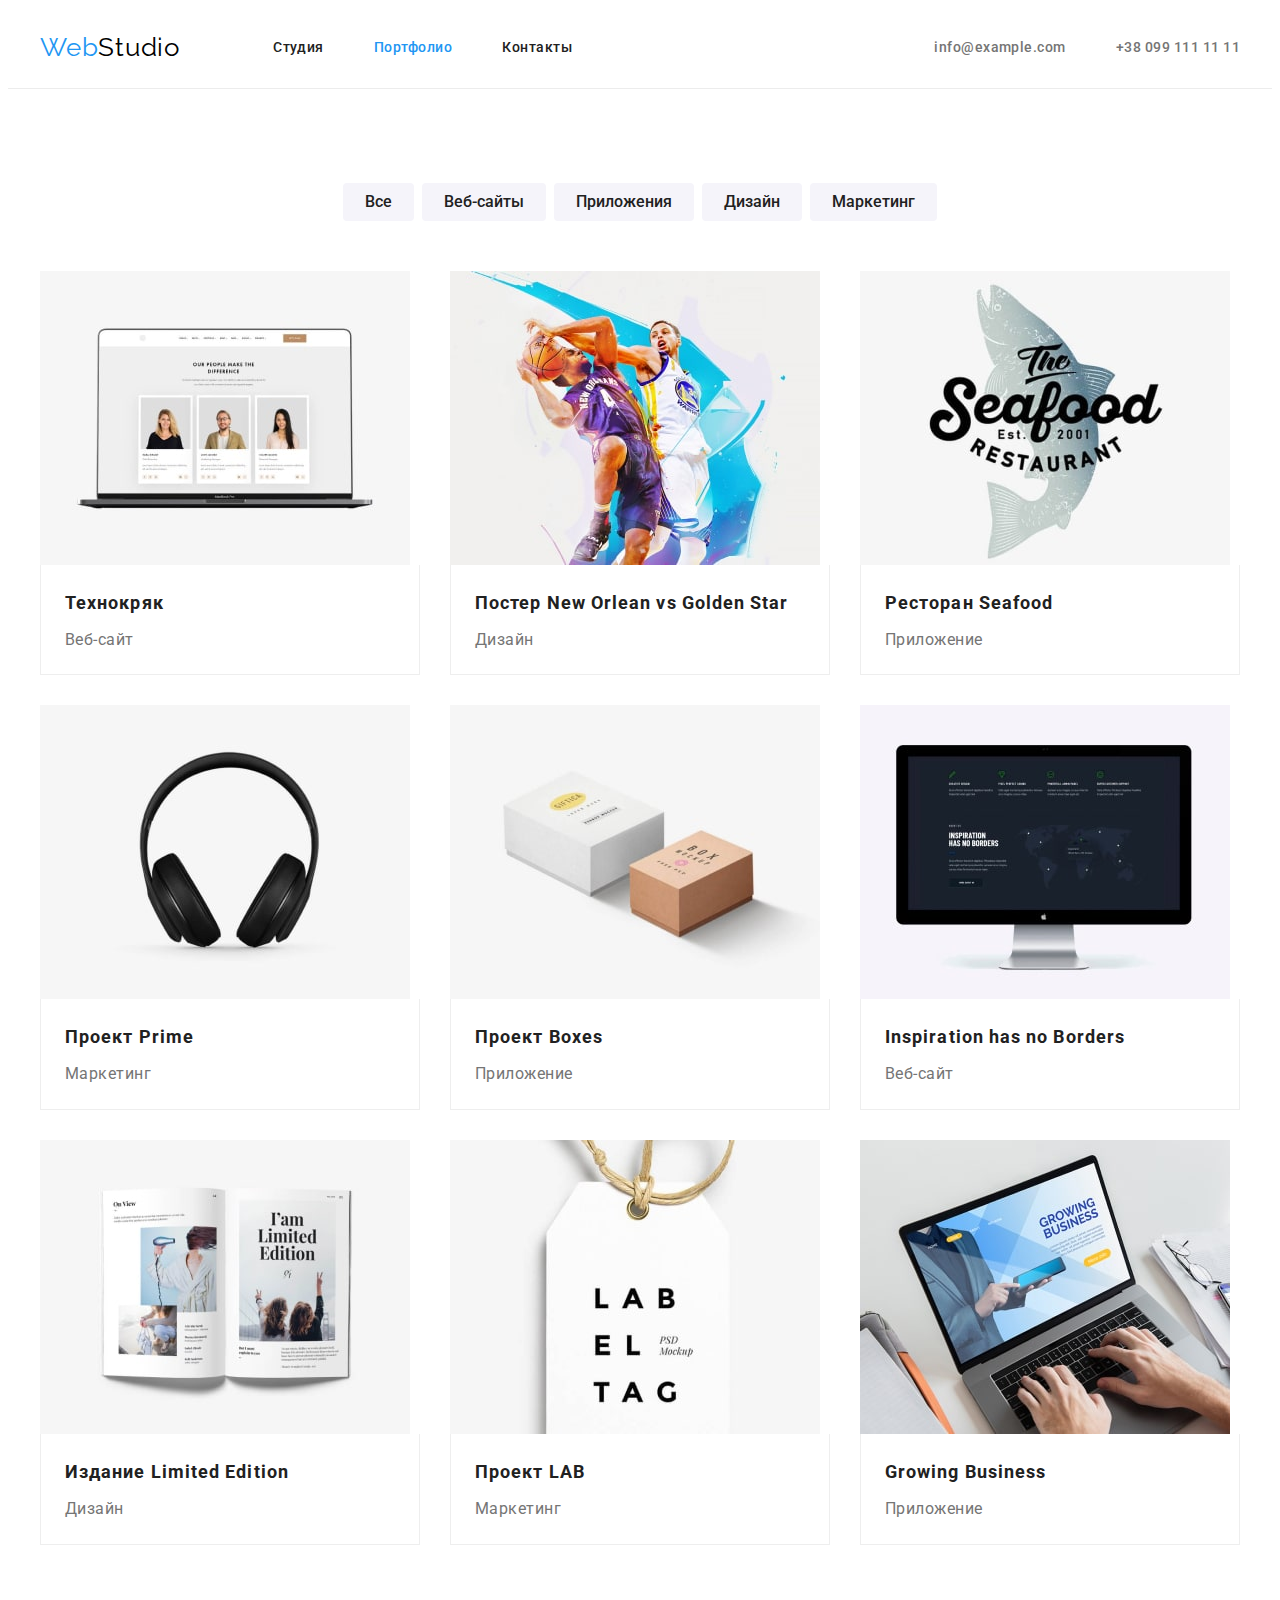
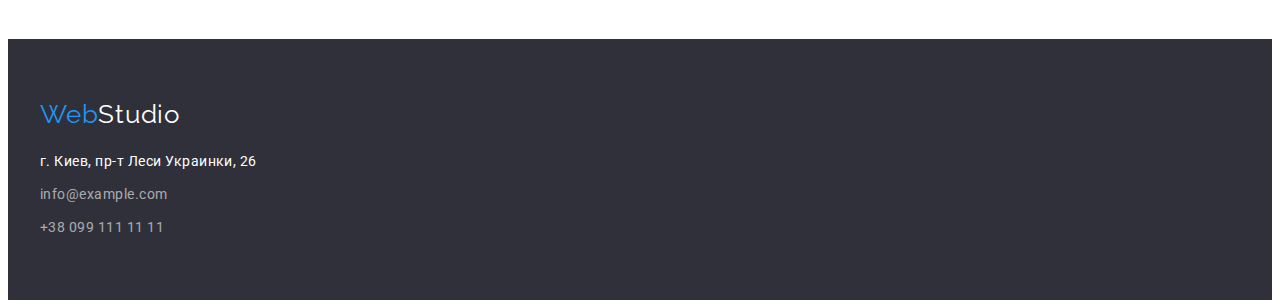
==== portfolio.html @ 1bb5c25a "Добавляет иконки и разметку" ====
<!DOCTYPE html>
<html lang="ru">
<head>
    <meta charset="UTF-8">
    <meta http-equiv="X-UA-Compatible" content="IE=edge">
    <meta name="viewport" content="width=device-width, initial-scale=1.0">
    <title>Portfolio</title>
    <link rel="preconnect" href="https://fonts.googleapis.com">
    <link rel="preconnect" href="https://fonts.gstatic.com" crossorigin>
    <link href="https://fonts.googleapis.com/css2?family=Raleway:wght@700&family=Roboto:wght@400;500;700;900&display=swap"
        rel="stylesheet">
        <link rel="stylesheet" href="https://cdnjs.cloudflare.com/ajax/libs/modern-normalize/1.1.0/modern-normalize.min.css"
            integrity="sha512-wpPYUAdjBVSE4KJnH1VR1HeZfpl1ub8YT/NKx4PuQ5NmX2tKuGu6U/JRp5y+Y8XG2tV+wKQpNHVUX03MfMFn9Q=="
            crossorigin="anonymous" referrerpolicy="no-referrer" />
    <link rel="stylesheet" href="./css/styles.css">
</head>
<body>
    
<!-- Шапка -->
<header class="header">
    <div class="container header-container">
        <nav class="header-nav">
            <a class="logo link" href="./index.html">Web<span class="logo-second">Studio</span> </a>

            <ul class="header-list list">
                <li class="header-item"><a class="header-link link" href="./index.html">Студия</a></li>
                <li class="header-item"><a class="header-link link current" href="./portfolio.html">Портфолио</a></li>
                <li class="header-item"><a class="header-link link" href="">Контакты</a></li>
            </ul>
        </nav>
        <div class="header-contacts">
            <ul class="header-list list">
                <li class="contacts list"><a class="contacts-link link"
                        href="mailto:info@example.com">info@example.com</a></li>
                <li class="contacts list"><a class="contacts-link link" href="tel:+380991111111">+38 099 111 11 11</a>
                </li>
            </ul>
        </div>
    </div>

</header>

<main>
    <h1 hidden>Наши роботы</h1>
<section class="menu-section">
<div class="container menu-container">
    <ul class="menu-list list">
        <li class="menu-item"><button type="button" class="menu-btn btn">Все</button></li>
        <li class="menu-item"><button type="button" class="menu-btn btn">Веб-сайты</button></li>
        <li class="menu-item"><button type="button" class="menu-btn btn">Приложения</button></li>
        <li class="menu-item"><button type="button" class="menu-btn btn">Дизайн</button></li>
        <li class="menu-item"><button type="button" class="menu-btn btn">Маркетинг</button></li>
    </ul>
</div>

<div class="container portfolio-container">
    <ul class="portfolio-list list">
        <li class="portfolio-item">
            <img src="./images/portfolio1.jpg" alt="Ноутбук" width="370">
           <div class="container-text">
            <h2 class="portfolio-title">Технокряк</h2>
            <p class="portfolio-text">Веб-сайт</p>
            </div>
        </li>
        <li class="portfolio-item">
            <img src="./images/portfolio2.jpg" alt="Баскетболисты" width="370">
            <div class="container-text">
            <h2 class="portfolio-title">Постер New Orlean vs Golden Star</h2>
            <p class="portfolio-text">Дизайн</p>
            </div>
        </li>
        <li class="portfolio-item">
            <img src="./images/portfolio3.jpg" alt="Логотип ресторана" width="370">
            <div class="container-text">
            <h2 class="portfolio-title">Ресторан Seafood</h2>
            <p class="portfolio-text">Приложение</p>
            </div>
        </li>
        <li class="portfolio-item">
            <img src="./images/portfolio4.jpg" alt="Наушники" width="370">
            <div class="container-text">
            <h2 class="portfolio-title">Проект Prime</h2>
            <p class="portfolio-text">Маркетинг</p>
            </div>
        </li>
        <li class="portfolio-item">
            <img src="./images/portfolio5.jpg" alt="Коробки" width="370">
            <div class="container-text">
            <h2 class="portfolio-title">Проект Boxes</h2>
            <p class="portfolio-text">Приложение</p>
            </div>
        </li>
        <li class="portfolio-item">
            <img src="./images/portfolio6.jpg" alt="IMac" width="370">
            <div class="container-text">
            <h2 class="portfolio-title">Inspiration has no Borders</h2>
            <p class="portfolio-text">Веб-сайт</p>
            </div>
        </li>
        <li class="portfolio-item">
            <img src="./images/portfolio7.jpg" alt="Журнал" width="370">
            <div class="container-text">
            <h2 class="portfolio-title">Издание Limited Edition</h2>
            <p class="portfolio-text">Дизайн</p>
            </div>
        </li>
        <li class="portfolio-item">
            <img src="./images/portfolio8.jpg" alt="Стикер" width="370">
            <div class="container-text">
            <h2 class="portfolio-title">Проект LAB</h2>
            <p class="portfolio-text">Маркетинг</p>
            </div>
        </li>
        <li class="portfolio-item">
            <img src="./images/portfolio9.jpg" alt="Ноутбук" width="370">
            <div class="container-text">
            <h2 class="portfolio-title">Growing Business</h2>
            <p class="portfolio-text">Приложение</p>
            </div>
        </li>
    
    
    </ul>
</div>

</section>
</main>

<!-- футер -->
<footer class="footer">
    <div class="container">
    <a class="logo link" href="">Web<span class="footer-logo">Studio</span> </a>
    <address class="address">
        <ul class="footer-list list">
            <li class="footer-item"><a class="footer-address link" href="">г. Киев, пр-т Леси Украинки, 26</a></li>
            <li class="footer-item"><a class="footer-contacts link" href="mailto:info@example.com">info@example.com</a>
            </li>
            <li class="footer-item"><a class="footer-contacts link" href="tel:+380991111111">+38 099 111 11 11</a></li>
        </ul>
    </address>
</div>
</footer>

</body>
</html>
---- css/styles.css ----
:root {
  --primary-title-color: #212121;
  --primary-text-color: #757575;
  --secondary-text-colof: #ffffff;
  --primary-backgroud-color: #ffffff;
  --secondary-background-color: #f5f4fa;
  --third-background-color: #2f303a;
  --accent-color: #2196f3;
}

h1,
h2,
h3,
h4,
h5,
h6,
p {
  margin: 0;
}

ul {
  margin: 0;
  padding-left: 0;
}

img {
  display: block;
  max-width: 100%;
  height: auto;
}

body {
  font-family: Roboto, sans-serif;
  letter-spacing: 0.03em;

  background-color: var(--primary-backgroud-color);
  color: var(--primary-title-color);
}

.header {
  border-bottom: 1px solid rgba(236, 236, 236, 1);
}

.primary-title {
  font-weight: 700;
  font-size: 36px;
  line-height: 1.2;
  text-align: center;
}

.list {
  padding: 0;
  margin: 0;
  list-style: none;
}

.link {
  text-decoration: none;
}

.btn {
  cursor: pointer;
  text-decoration: none;
  font-family: inherit;
  border-radius: 4px;
}

img {
  display: block;
  max-width: 100%;
}

.visually-hidden {
  position: absolute;
  width: 1px;
  height: 1px;
  margin: -1px;
  padding: 0;
  overflow: hidden;
  border: 0;
  clip: rect(0 0 0 0);
}

.container {
  width: 1200px;
  margin: 0 auto;
  padding-left: 15px;
  padding-right: 15px;
}

.section {
  padding-top: 94px;
  padding-bottom: 94px;
}

/* -----HEADER------ */

.header-container {
  display: flex;
  align-items: center;
}

.logo {
  font-family: Raleway, sans-serif;
  font-size: 26px;
  line-height: 1.2;
  letter-spacing: 0.03em;
  color: var(--accent-color);
}
.logo:hover,
.logo:focus {
  color: var(--accent-color);
}

.logo-second {
  color: #000000;
}
.logo-second:hover,
.logo-second:focus {
  color: var(--accent-color);
}

.header-nav {
  display: flex;
  align-items: center;
}

.header-list {
  display: flex;
  align-items: center;
  margin-left: 93px;
  padding-left: 0px;
}

.header-list .link {
  display: flex;
  align-items: center;
  padding-top: 32px;
  padding-bottom: 32px;
}

.header-item:not(:last-child) {
  margin-right: 50px;
}

.header-link {
  font-weight: 500;
  font-size: 14px;
  line-height: 1.14;
  color: var(--primary-title-color);
}

.header-list .current {
  color: var(--accent-color);
}

.header-link:hover,
.header-link:focus {
  color: var(--accent-color);
}

.header-contacts {
  margin-left: auto;
}

.contacts:not(:last-child) {
  margin-right: 50px;
}

.contacts-link {
  font-weight: 500;
  font-size: 14px;
  line-height: 1.14;
  color: var(--primary-text-color);
}
.contacts-link:hover,
.contacts-link:focus {
  color: var(--accent-color);
}

.contacts-icon {
  fill: currentColor;
  margin-right: 10px;
}

/* ----Hero-----*/

.hero-section {
  display: flex;

  background-color: #2f303a;
  padding: 200px 0;
  background-image: url(../images/Img.png);
  background-repeat: no-repeat;
  background-position: center;
  background-size: cover;
}

/* .hero-container {
  flex-grow: 1;
  max-width: 1600px;

  background-repeat: no-repeat;
  background-position: center;
  background-size: cover;
} */

.hero-title {
  margin: 0 auto;
  max-width: 695px;
  margin-bottom: 30px;
  font-weight: 900;
  font-size: 44px;
  line-height: 1.36;
  letter-spacing: 0.06em;
  text-transform: uppercase;
  text-align: center;

  color: var(--secondary-text-colof);
}

.hero-btn {
  display: block;
  margin: 0 auto;
  width: 200px;
  height: 50px;
  font-weight: 700;
  font-size: 16px;
  line-height: 1.87;
  letter-spacing: 0.06em;

  color: var(--secondary-text-colof);
  background-color: var(--accent-color);
}

/* -------Benefits---------- */

.benefits-section {
  padding-bottom: 0;
}

.benefits-container {
  display: flex;
  flex-wrap: wrap;
}

.benefits-list {
  display: flex;
  align-items: center;
  margin-left: -30px;
}

.benefits-item {
  flex-basis: calc(100% / 4 - 30px);
  margin-left: 30px;
}

.benefits-title {
  font-weight: 700;
  font-size: 14px;
  line-height: 1.14;
  text-transform: uppercase;
}

.benefits-text {
  margin-top: 10px;
  font-weight: 400;
  font-size: 14px;
  line-height: 1.71;
  color: var(--primary-text-color);
}

/* -----Work------- */

.work-list {
  display: flex;
  margin-top: 50px;
  margin-left: -30px;
}

.work-item {
  flex-basis: calc(100% / 3 - 30px);
  margin-left: 30px;
}

/* ------Team------- */

.team-bgc {
  background-color: var(--secondary-background-color);
}

.team-list {
  display: flex;
  flex-wrap: wrap;
  margin-top: 50px;
  margin-left: -30px;
}

.team-item {
  flex-basis: calc(100% / 4 - 30px);
  margin-left: 30px;

  background: var(--primary-backgroud-color);

  box-shadow: 0px 1px 3px rgba(0, 0, 0, 0.12), 0px 1px 1px rgba(0, 0, 0, 0.14),
    0px 2px 1px rgba(0, 0, 0, 0.2);
  border-radius: 0px 0px 4px 4px;
}

.team-content {
  padding: 30px;
}

.team-title {
  font-weight: 500;
  font-size: 16px;
  line-height: 1.18;
  text-align: center;

  color: var(--primary-title-color);
}

.team-text {
  margin-top: 10px;
  font-size: 16px;
  line-height: 1.18;
  text-align: center;

  color: var(--primary-text-color);
}

.social-list {
  display: flex;
  justify-content: center;
  margin-top: 16px;
}

.social-item {
  width: 44px;
  height: 44px;
}

.social-item + .social-item {
  margin-left: 10px;
}

.social-link {
  display: flex;
  align-items: center;
  justify-content: center;
  width: 100%;
  height: 100%;
}

.social-link:hover,
.social-link:focus {
  background-color: var(--accent-color);
  border-radius: 50%;
}

.social-link:hover .social-icon,
.social-link:focus .social-icon {
  fill: #ffffff;
}

.social-icon {
  fill: rgba(175, 177, 184, 1);
}

/* ------Footer------- */

.footer {
  padding: 60px 0px 60px;

  background-color: var(--third-background-color);
}

.footer-container {
}

.footer-logo {
  color: var(--secondary-text-colof);
}
.footer-logo:hover,
.footer-logo:focus {
  color: var(--accent-color);
}

.address {
  font-style: normal;
}

.footer-list {
  margin-top: 20px;
}

.footer-item:nth-child(n + 2) {
  margin-top: 9px;
}

.footer-address {
  font-size: 14px;
  line-height: 1.71;

  color: var(--secondary-text-colof);
}

.footer-contacts {
  font-size: 14px;
  line-height: 1.71;

  color: rgba(255, 255, 255, 0.6);
}

.footer-address:hover,
.footer-address:focus {
  color: var(--accent-color);
}

.footer-contacts:hover,
.footer-contacts:focus {
  color: var(--accent-color);
}

.footer-right {
  width: 206px;
  height: 80px;
}

.footer-right-title {
  font-weight: 700;
  font-size: 14px;
  line-height: 1.14;
  letter-spacing: 0.03em;
  text-transform: uppercase;
  color: #ffffff;
}

.footer-social {
  display: flex;
  justify-content: center;
  margin-top: 20px;
}

.footer-social-link {
  width: 100%;
  height: 100%;
  display: flex;
  justify-content: center;
  align-items: center;
  border-radius: 50%;
  background-color: rgba(255, 255, 255, 0.1);
}

.footer-social-link:hover,
.footer-social-link:focus {
  background-color: var(--accent-color);
}

.footer-social-item {
  width: 44px;
  height: 44px;
}

.footer-social-item + .footer-social-item {
  margin-left: 10px;
}

.footer-social-icon {
  fill: #ffffff;
}

/* --------Portfolio-------- */

.menu-section {
  padding-top: 94px;
  padding-bottom: 94px;
}

.menu-list {
  display: flex;
  justify-content: center;
  margin-bottom: 50px;
  margin-left: -8px;
}

.menu-item {
  margin-left: 8px;
}

.menu-btn {
  padding: 6px 22px;
  font-weight: 500;
  border: none;
  font-size: 16px;
  line-height: 1.6;
  text-align: center;
  color: var(--primary-title-color);
  background-color: var(--secondary-background-color);
}

.menu-btn:hover,
.menu-btn:focus {
  color: var(--secondary-text-colof);
  background-color: var(--accent-color);
  box-shadow: 0px 3px 1px rgba(0, 0, 0, 0.1), 0px 1px 2px rgba(0, 0, 0, 0.08),
    0px 2px 2px rgba(0, 0, 0, 0.12);
}

.portfolio-list {
  display: flex;
  flex-wrap: wrap;
  margin-left: -30px;
  margin-top: -30px;
}

.portfolio-item {
  flex-basis: calc(100% / 3 - 30px);
  margin-left: 30px;
  margin-top: 30px;
}

.portfolio-item:hover,
.portfolio-item:focus {
  box-shadow: 0px 1px 1px rgba(0, 0, 0, 0.12), 0px 4px 4px rgba(0, 0, 0, 0.06),
    1px 4px 6px rgba(0, 0, 0, 0.16);
}

.container-text {
  padding: 20px 24px;
  border: 1px solid #eeeeee;
  border-top: none;
}

.portfolio-title {
  font-weight: 700;
  font-size: 18px;
  line-height: 2;
  letter-spacing: 0.06em;
  color: var(--primary-title-color);
}

.portfolio-text {
  margin-top: 4px;
  font-size: 16px;
  line-height: 1.87;
  color: var(--primary-text-color);
}
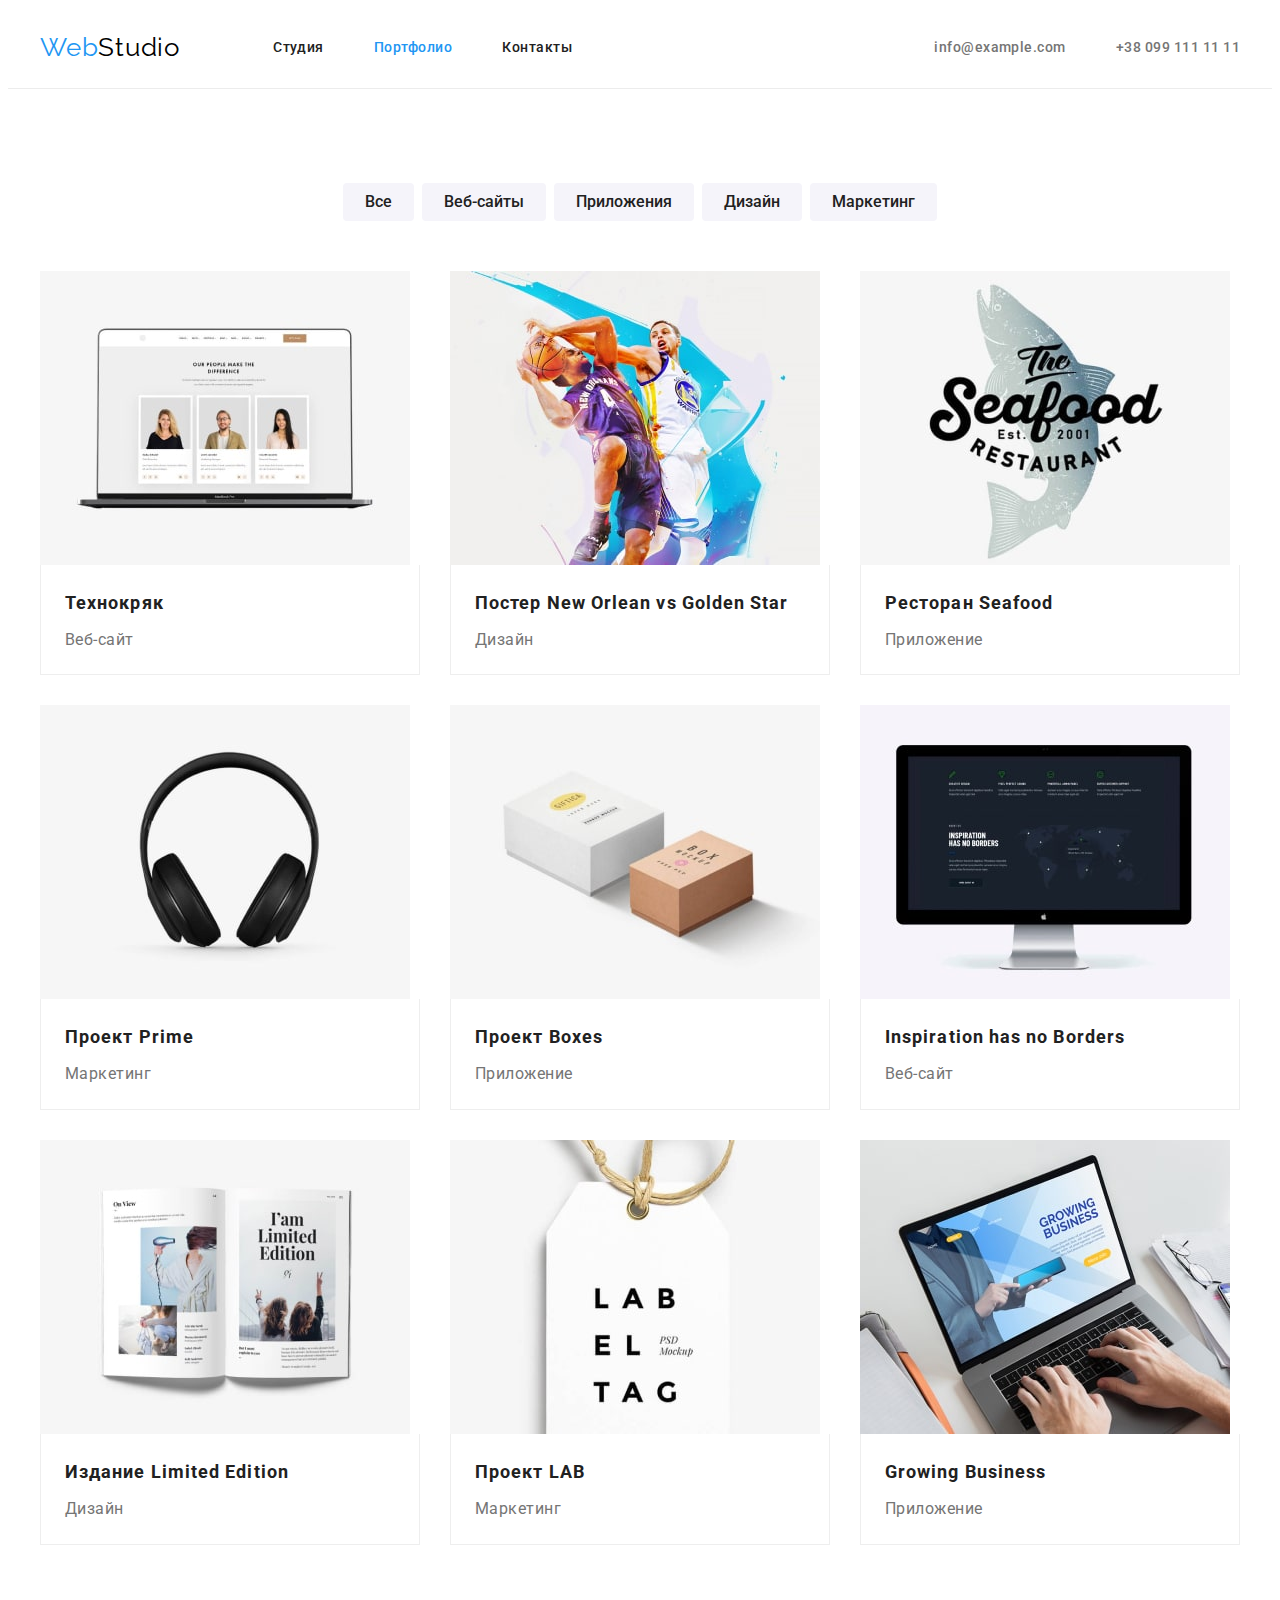
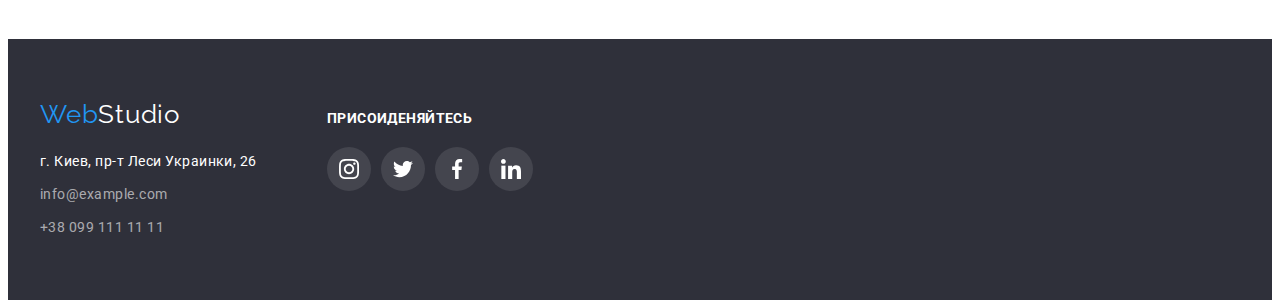
==== commit 7824f545: "Редактирует разметку" ====
--- a/portfolio.html
+++ b/portfolio.html
@@ -56,67 +56,85 @@
 <div class="container portfolio-container">
     <ul class="portfolio-list list">
         <li class="portfolio-item">
+           <a href="" class="portfolio-link link">
             <img src="./images/portfolio1.jpg" alt="Ноутбук" width="370">
            <div class="container-text">
             <h2 class="portfolio-title">Технокряк</h2>
             <p class="portfolio-text">Веб-сайт</p>
             </div>
+            </a>
         </li>
         <li class="portfolio-item">
+            <a href="" class="portfolio-link link">
             <img src="./images/portfolio2.jpg" alt="Баскетболисты" width="370">
             <div class="container-text">
             <h2 class="portfolio-title">Постер New Orlean vs Golden Star</h2>
             <p class="portfolio-text">Дизайн</p>
             </div>
+            </a>
         </li>
         <li class="portfolio-item">
+            <a href="" class="portfolio-link link">
             <img src="./images/portfolio3.jpg" alt="Логотип ресторана" width="370">
             <div class="container-text">
             <h2 class="portfolio-title">Ресторан Seafood</h2>
             <p class="portfolio-text">Приложение</p>
             </div>
+            </a>
         </li>
         <li class="portfolio-item">
+            <a href="" class="portfolio-link link">
             <img src="./images/portfolio4.jpg" alt="Наушники" width="370">
             <div class="container-text">
             <h2 class="portfolio-title">Проект Prime</h2>
             <p class="portfolio-text">Маркетинг</p>
             </div>
+            </a>
         </li>
         <li class="portfolio-item">
+            <a href="" class="portfolio-link link">
             <img src="./images/portfolio5.jpg" alt="Коробки" width="370">
             <div class="container-text">
             <h2 class="portfolio-title">Проект Boxes</h2>
             <p class="portfolio-text">Приложение</p>
             </div>
+            </a>
         </li>
         <li class="portfolio-item">
+            <a href="" class="portfolio-link link">
             <img src="./images/portfolio6.jpg" alt="IMac" width="370">
             <div class="container-text">
             <h2 class="portfolio-title">Inspiration has no Borders</h2>
             <p class="portfolio-text">Веб-сайт</p>
             </div>
+            </a>
         </li>
         <li class="portfolio-item">
+            <a href="" class="portfolio-link link">
             <img src="./images/portfolio7.jpg" alt="Журнал" width="370">
             <div class="container-text">
             <h2 class="portfolio-title">Издание Limited Edition</h2>
             <p class="portfolio-text">Дизайн</p>
             </div>
+            </a>
         </li>
         <li class="portfolio-item">
+            <a href="" class="portfolio-link link">
             <img src="./images/portfolio8.jpg" alt="Стикер" width="370">
             <div class="container-text">
             <h2 class="portfolio-title">Проект LAB</h2>
             <p class="portfolio-text">Маркетинг</p>
             </div>
+            </a>
         </li>
         <li class="portfolio-item">
+            <a href="" class="portfolio-link link">
             <img src="./images/portfolio9.jpg" alt="Ноутбук" width="370">
             <div class="container-text">
             <h2 class="portfolio-title">Growing Business</h2>
             <p class="portfolio-text">Приложение</p>
             </div>
+            </a>
         </li>
     
     
@@ -128,17 +146,50 @@
 
 <!-- футер -->
 <footer class="footer">
-    <div class="container">
-    <a class="logo link" href="">Web<span class="footer-logo">Studio</span> </a>
-    <address class="address">
-        <ul class="footer-list list">
-            <li class="footer-item"><a class="footer-address link" href="">г. Киев, пр-т Леси Украинки, 26</a></li>
-            <li class="footer-item"><a class="footer-contacts link" href="mailto:info@example.com">info@example.com</a>
-            </li>
-            <li class="footer-item"><a class="footer-contacts link" href="tel:+380991111111">+38 099 111 11 11</a></li>
-        </ul>
-    </address>
-</div>
+    <div class="footer-container container">
+        <div>
+            <a class="logo link" href="./index.html">Web<span class="footer-logo">Studio</span> </a>
+            <address class="address">
+                <ul class="footer-list list">
+                    <li class="footer-item"><a class="footer-address link" href="">г. Киев, пр-т Леси Украинки, 26</a>
+                    </li>
+                    <li class="footer-item"><a class="footer-contacts link"
+                            href="mailto:info@example.com">info@example.com</a></li>
+                    <li class="footer-item"><a class="footer-contacts link" href="tel:+380991111111">+38 099 111 11
+                            11</a></li>
+                </ul>
+            </address>
+        </div>
+        <div class="footer-right">
+            <h2 class="footer-right-title">Присоиденяйтесь</h2>
+            <ul class="footer-social list">
+                <li class="footer-social-item"> <a href="" class="footer-social-link link">
+                        <svg class="footer-social-icon" width="20" height="20">
+                            <use href="./images/sprite.svg#icon-instagram-2"></use>
+                        </svg>
+                    </a>
+                </li>
+                <li class="footer-social-item"> <a href="" class="footer-social-link link">
+                        <svg class="footer-social-icon" width="20" height="20">
+                            <use href="./images/sprite.svg#icon-twitter-1"></use>
+                        </svg>
+                    </a>
+                </li>
+                <li class="footer-social-item"> <a href="" class="footer-social-link link">
+                        <svg class="footer-social-icon" width="20" height="20">
+                            <use href="./images/sprite.svg#icon-facebook-1"></use>
+                        </svg>
+                    </a>
+                </li>
+                <li class="footer-social-item"> <a href="" class="footer-social-link link">
+                        <svg class="footer-social-icon" width="20" height="20">
+                            <use href="./images/sprite.svg#icon-linkedin-1"></use>
+                        </svg>
+                    </a>
+                </li>
+                </ul>
+        </div>
+    </div>
 </footer>
 
 </body>
--- a/css/styles.css
+++ b/css/styles.css
@@ -186,24 +186,20 @@
 /* ----Hero-----*/
 
 .hero-section {
-  display: flex;
-
   background-color: #2f303a;
   padding: 200px 0;
-  background-image: url(../images/Img.png);
+  background-image: linear-gradient(
+      rgba(47, 48, 58, 0.4),
+      rgba(47, 48, 58, 0.4)
+    ),
+    url(../images/Img.png);
   background-repeat: no-repeat;
   background-position: center;
   background-size: cover;
-}
-
-/* .hero-container {
-  flex-grow: 1;
   max-width: 1600px;
-
-  background-repeat: no-repeat;
-  background-position: center;
-  background-size: cover;
-} */
+  margin-left: auto;
+  margin-right: auto;
+}
 
 .hero-title {
   margin: 0 auto;
@@ -255,6 +251,17 @@
   margin-left: 30px;
 }
 
+.benefits-icon {
+  padding-left: 100px;
+  padding-top: 25px;
+  margin-bottom: 30px;
+  display: block;
+  width: 270px;
+  height: 120px;
+  border-radius: 4px;
+  background-color: var(--secondary-background-color);
+}
+
 .benefits-title {
   font-weight: 700;
   font-size: 14px;
@@ -367,6 +374,43 @@
   fill: rgba(175, 177, 184, 1);
 }
 
+/* -------Clients----- */
+
+.clients-title {
+  font-weight: bold;
+  font-size: 36px;
+  line-height: calc(42 / 36);
+  text-align: center;
+}
+
+.clients-list {
+  display: flex;
+  justify-content: center;
+  align-items: center;
+  margin-top: 50px;
+}
+
+.clients-item {
+  width: 170px;
+  height: 92px;
+  border: 1px solid rgba(175, 177, 184, 1);
+  border-radius: 4px;
+}
+
+.clients-item + .clients-item {
+  margin-left: 30px;
+}
+
+.clients-icon {
+  width: 100%;
+  height: 100%;
+  fill: #afb1b8;
+}
+
+.clients-icon:hover {
+  fill: var(--accent-color);
+}
+
 /* ------Footer------- */
 
 .footer {
@@ -376,6 +420,7 @@
 }
 
 .footer-container {
+  display: flex;
 }
 
 .footer-logo {
@@ -425,6 +470,8 @@
 .footer-right {
   width: 206px;
   height: 80px;
+  padding-top: 12px;
+  margin-left: 70px;
 }
 
 .footer-right-title {
@@ -520,8 +567,12 @@
   margin-top: 30px;
 }
 
-.portfolio-item:hover,
-.portfolio-item:focus {
+.portfolio-link {
+  display: block;
+}
+
+.portfolio-link:hover,
+.portfolio-link:focus {
   box-shadow: 0px 1px 1px rgba(0, 0, 0, 0.12), 0px 4px 4px rgba(0, 0, 0, 0.06),
     1px 4px 6px rgba(0, 0, 0, 0.16);
 }
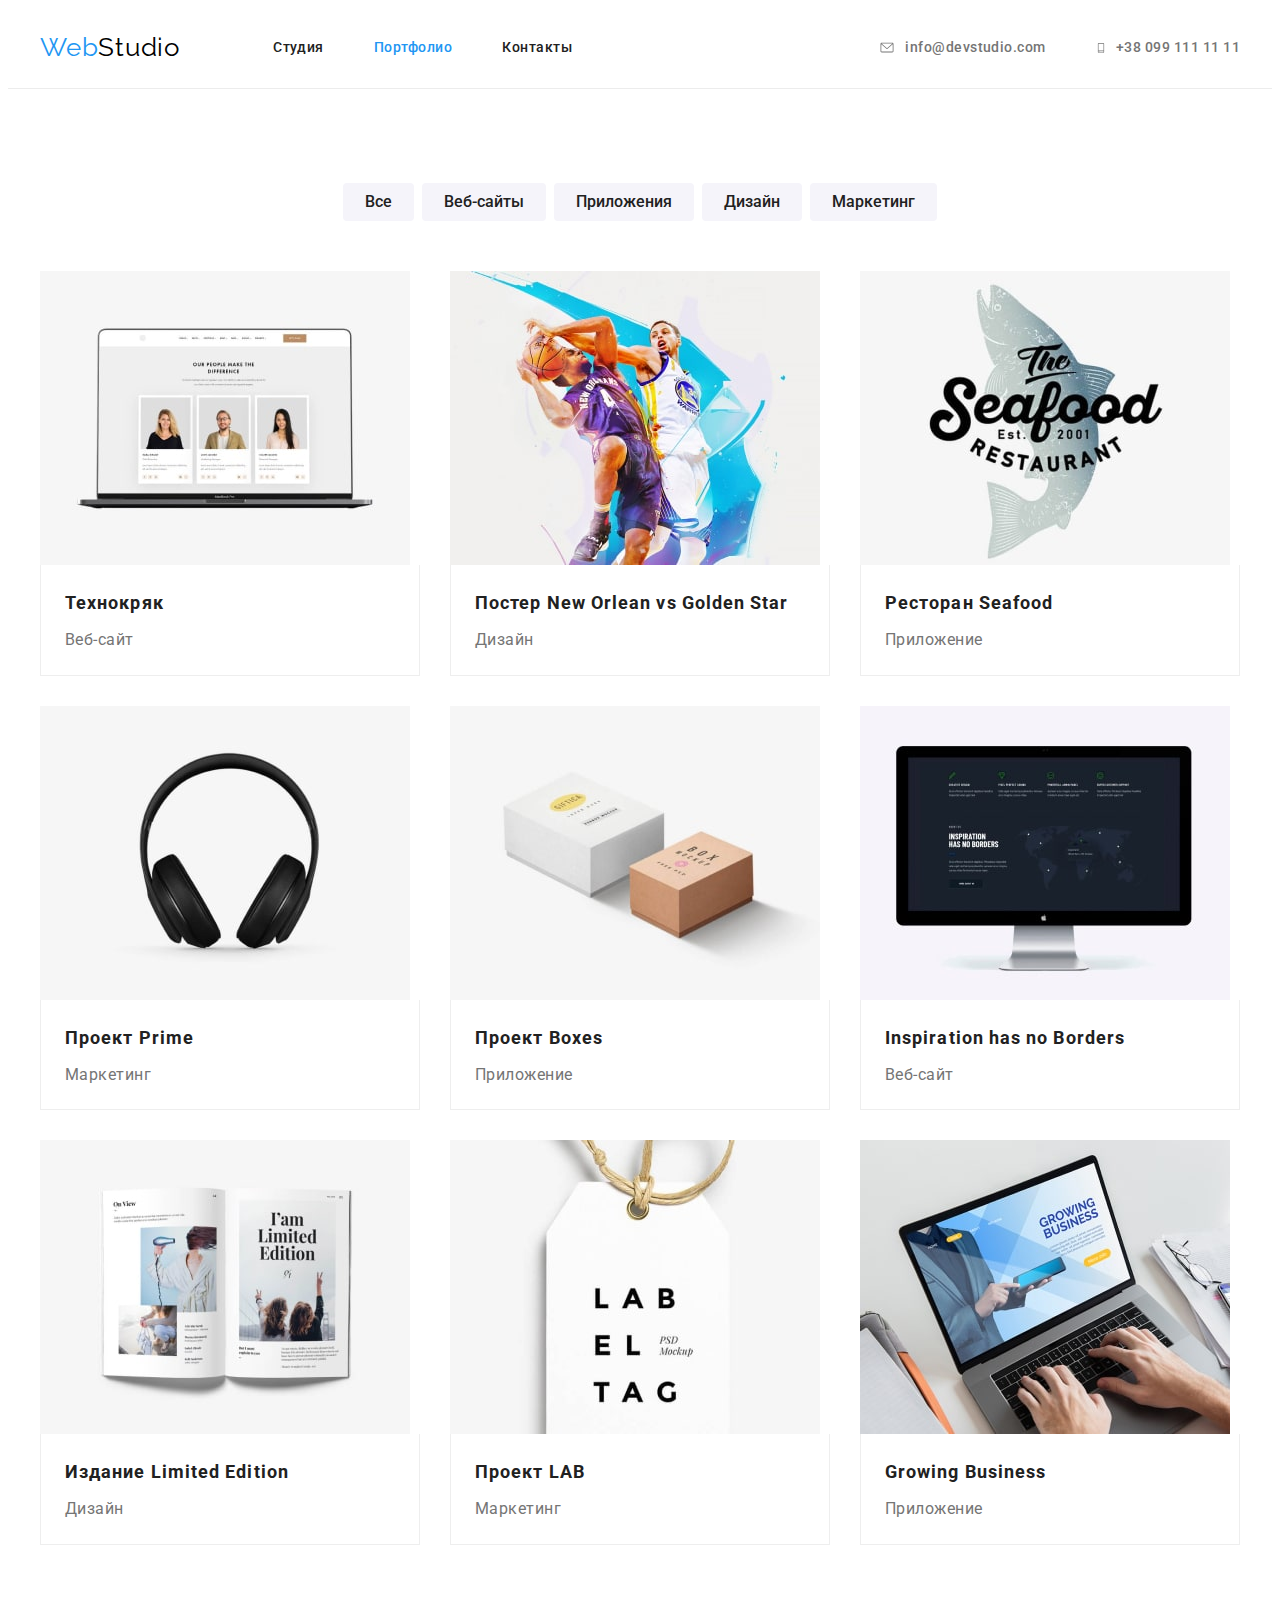
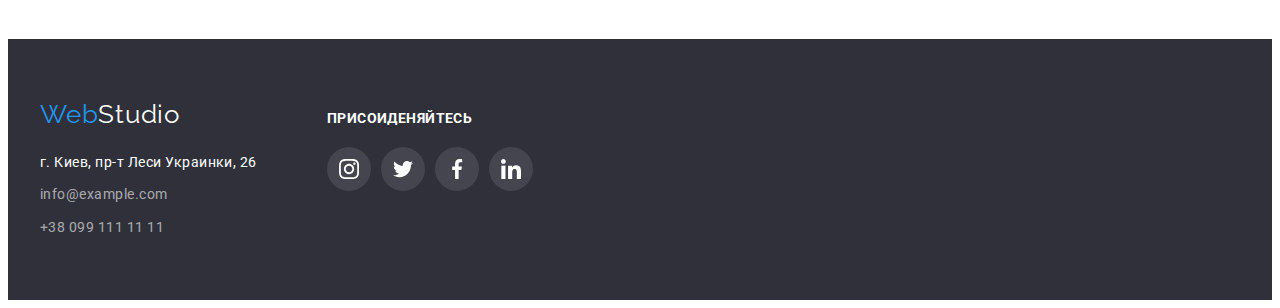
==== commit 66ddcae1: "Редактирует портфолио" ====
--- a/portfolio.html
+++ b/portfolio.html
@@ -30,10 +30,14 @@
         </nav>
         <div class="header-contacts">
             <ul class="header-list list">
-                <li class="contacts list"><a class="contacts-link link"
-                        href="mailto:info@example.com">info@example.com</a></li>
-                <li class="contacts list"><a class="contacts-link link" href="tel:+380991111111">+38 099 111 11 11</a>
-                </li>
+                <li class="contacts list"><a class="contacts-link link" href="mailto:info@example.com">
+                        <svg class="contacts-icon" width="16" height="13">
+                            <use href="./images/sprite.svg#icon-envelope"> </use>
+                        </svg> info@devstudio.com</a></li>
+                <li class="contacts list"><a class="contacts-link link" href="tel:+380991111111">
+                        <svg class="contacts-icon" width="10" height="16">
+                            <use href="./images/sprite.svg#icon-smartphone"></use>
+                        </svg> +38 099 111 11 11</a></li>
             </ul>
         </div>
     </div>
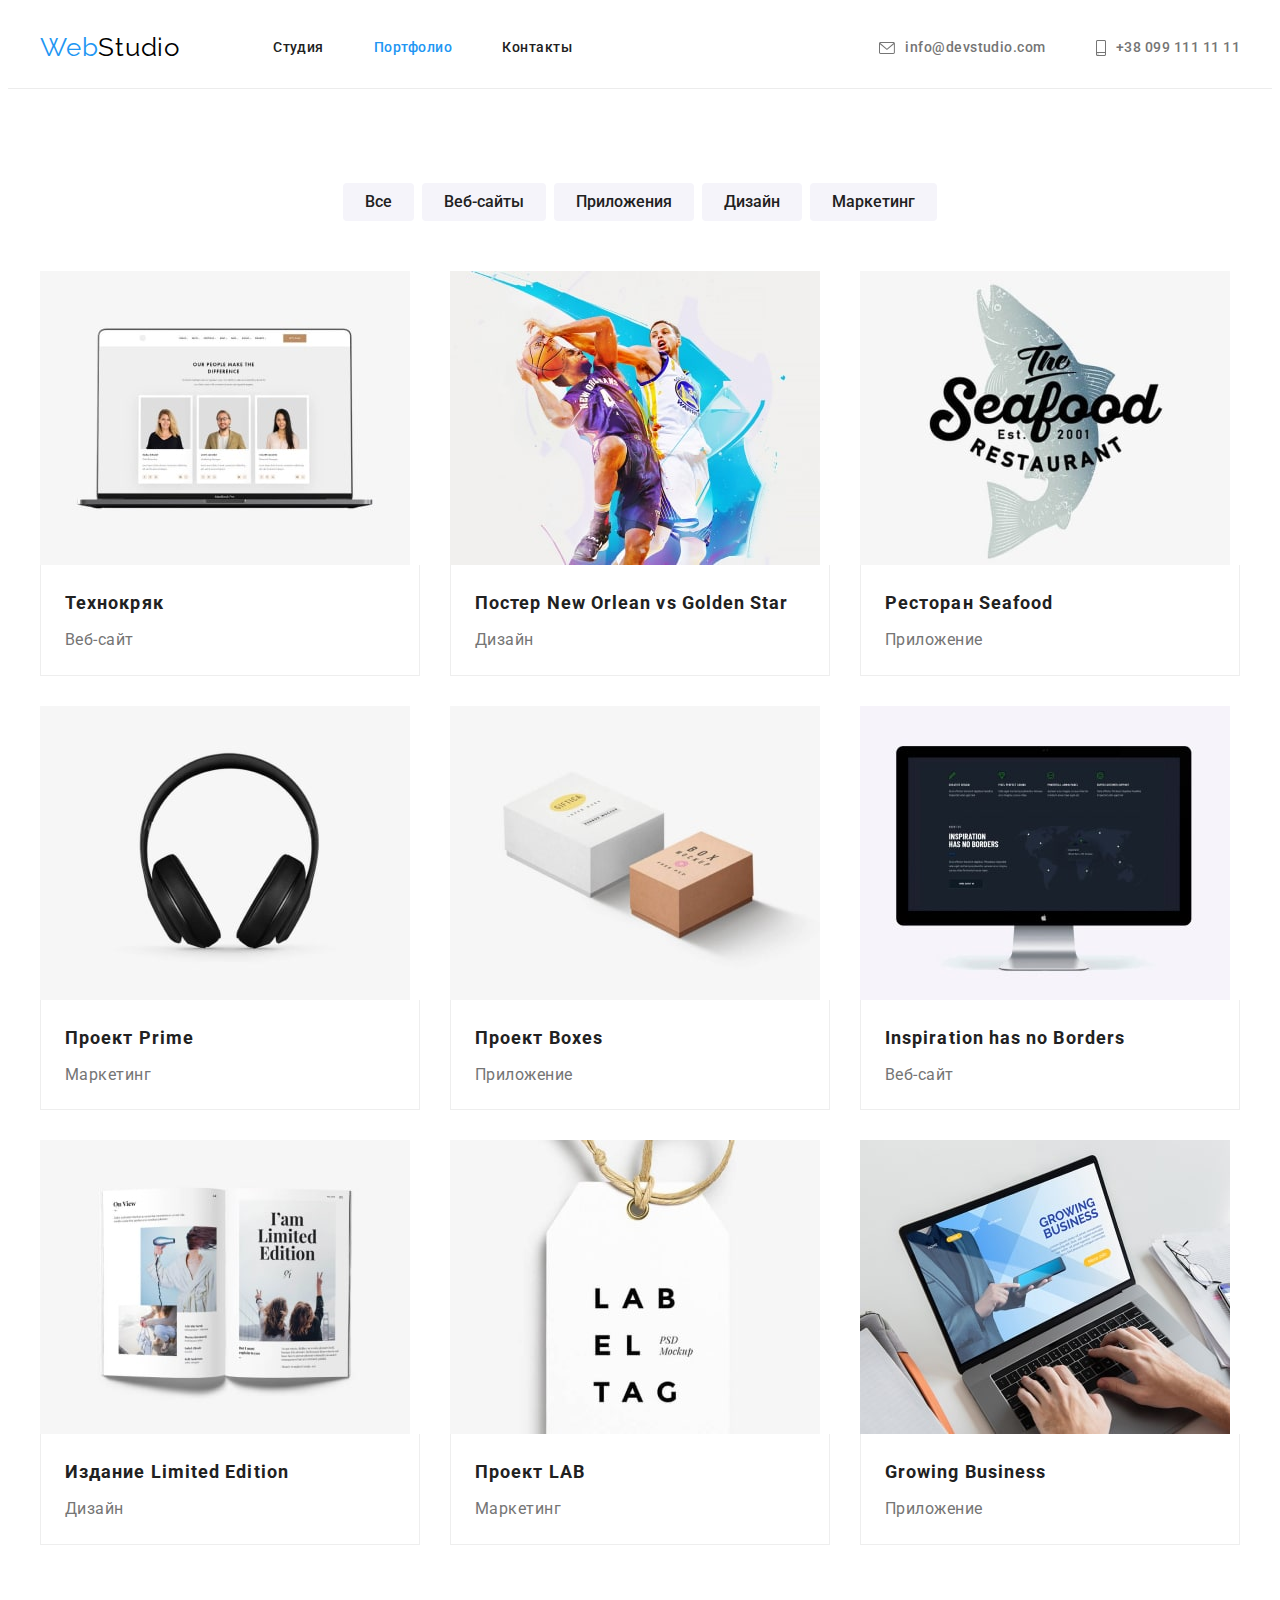
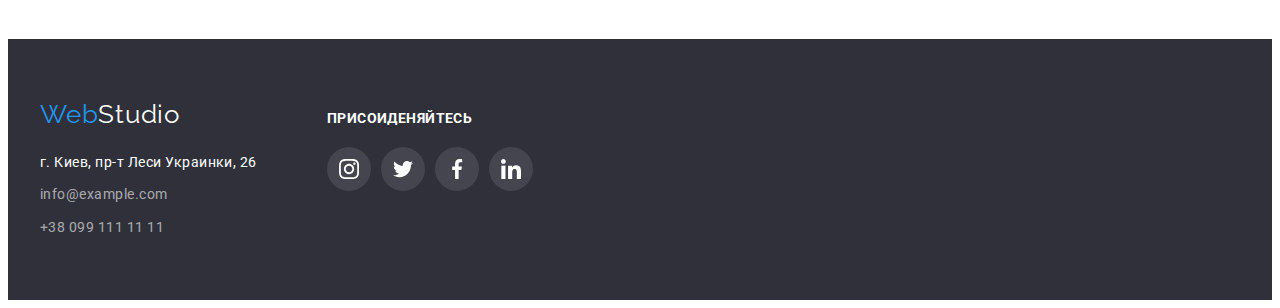
==== commit a24aeeef: "Редактирует разметку" ====
--- a/portfolio.html
+++ b/portfolio.html
@@ -31,7 +31,7 @@
         <div class="header-contacts">
             <ul class="header-list list">
                 <li class="contacts list"><a class="contacts-link link" href="mailto:info@example.com">
-                        <svg class="contacts-icon" width="16" height="13">
+                        <svg class="contacts-icon" width="16" height="12">
                             <use href="./images/sprite.svg#icon-envelope"> </use>
                         </svg> info@devstudio.com</a></li>
                 <li class="contacts list"><a class="contacts-link link" href="tel:+380991111111">
--- a/css/styles.css
+++ b/css/styles.css
@@ -251,18 +251,23 @@
   margin-left: 30px;
 }
 
-.benefits-icon {
-  padding-left: 100px;
-  padding-top: 25px;
-  margin-bottom: 30px;
-  display: block;
+.benefits-logo {
   width: 270px;
   height: 120px;
+  display: flex;
+  justify-content: center;
+  align-items: center;
+  background-color: var(--secondary-background-color);
   border-radius: 4px;
-  background-color: var(--secondary-background-color);
+}
+
+.benefits-icon {
+  width: 70px;
+  height: 70px;
 }
 
 .benefits-title {
+  margin-top: 30px;
   font-weight: 700;
   font-size: 14px;
   line-height: 1.14;
@@ -390,25 +395,38 @@
   margin-top: 50px;
 }
 
-.clients-item {
+/* .clients-item:hover,
+.clients-item:focus {
+  border: 1px solid var(--accent-color);
+} */
+
+.clients-item + .clients-item {
+  margin-left: 30px;
+}
+
+.clients-link {
+  display: flex;
+  justify-content: center;
+  align-items: center;
   width: 170px;
   height: 92px;
   border: 1px solid rgba(175, 177, 184, 1);
   border-radius: 4px;
 }
-
-.clients-item + .clients-item {
-  margin-left: 30px;
+.clients-link:hover,
+.clients-link:focus {
+  border-color: var(--accent-color);
+}
+
+.clients-link:hover .clients-icon,
+.clients-link:focus .clients-icon {
+  fill: var(--accent-color);
 }
 
 .clients-icon {
-  width: 100%;
-  height: 100%;
+  width: 106px;
+  height: 60px;
   fill: #afb1b8;
-}
-
-.clients-icon:hover {
-  fill: var(--accent-color);
 }
 
 /* ------Footer------- */
